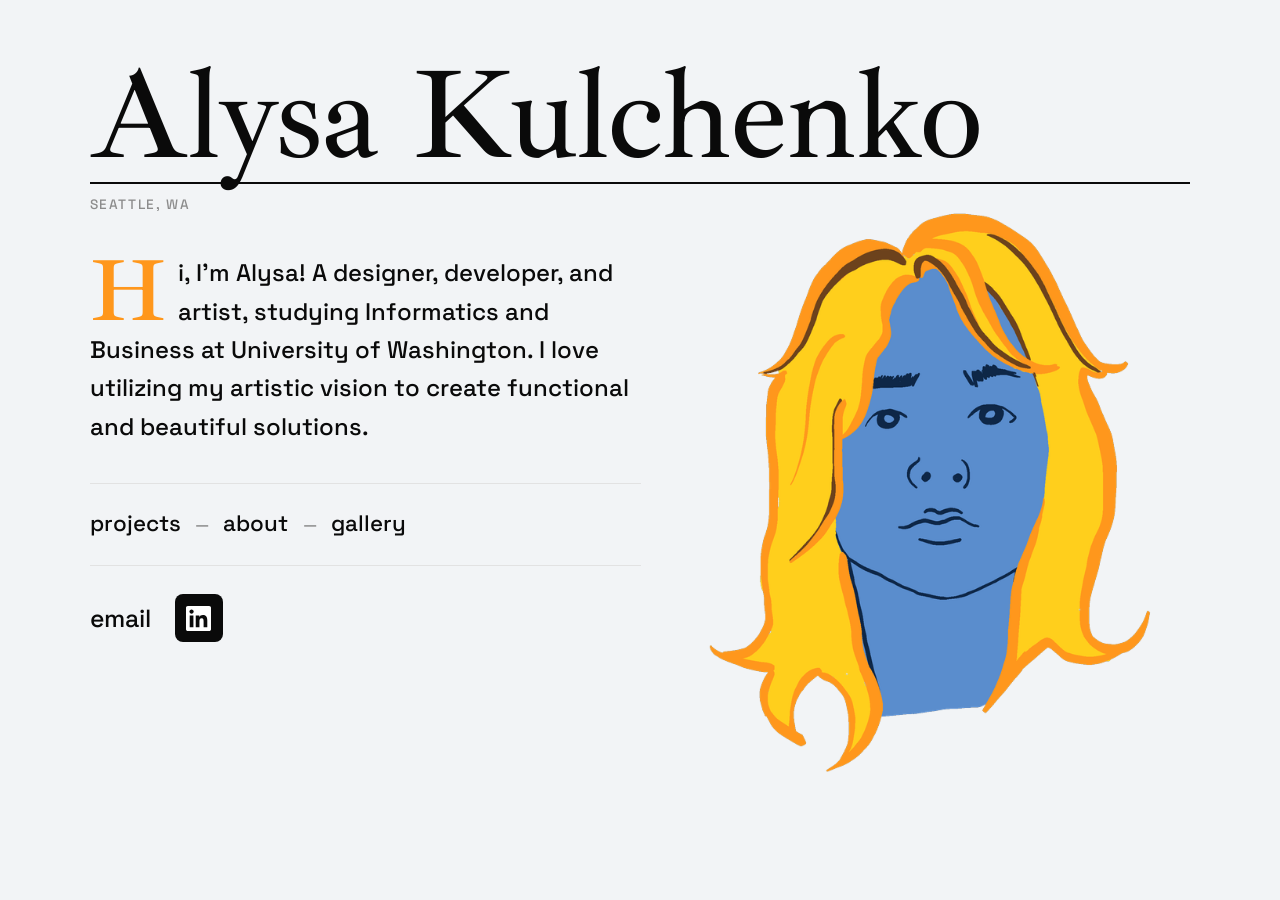
==== index.html @ bd9940e8 "about page fixes" ====
<!DOCTYPE html>
<html lang="en">
<head>
<meta charset="UTF-8">
<meta name="viewport" content="width=device-width, initial-scale=1.0">
<title>Alysa Kulchenko</title>
<link rel="preconnect" href="https://fonts.googleapis.com">
<link rel="preconnect" href="https://fonts.gstatic.com" crossorigin>
<link href="https://fonts.googleapis.com/css2?family=Ibarra+Real+Nova:wght@400;500;600&family=Space+Grotesk:wght@400;500;600&display=swap" rel="stylesheet">
<link rel="stylesheet" href="css/style.css?v=170">
<link rel="icon" type="image/png" href="assets/favicon/favicon-32.png">
<link rel="apple-touch-icon" href="assets/favicon/apple-touch-icon.png">
</head>
<body>

<main class="editorial">
  <h1 class="editorial__mast">Alysa Kulchenko</h1>
  <div class="editorial__rule">
    <span>seattle, wa</span>
  </div>

  <div class="editorial__body">
    <div>
      <p class="editorial__bio"><span class="drop">H</span>i, I&rsquo;m Alysa! A designer, developer, and artist, studying Informatics and Business at University of Washington. I love utilizing my artistic vision to create functional and beautiful solutions.</p>

      <nav class="editorial__nav page-nav" aria-label="Primary">
        <a href="projects.html">projects</a><span class="sep">&mdash;</span>
        <a href="about.html">about</a><span class="sep">&mdash;</span>
        <a href="gallery.html">gallery</a>
      </nav>

      <div class="contact contact--row editorial__contact">
        <a class="contact__email" href="mailto:alysa@kulchenko.com">email</a>
        <a class="contact__linkedin" href="https://www.linkedin.com/in/alysa-kulchenko/" target="_blank" rel="noopener noreferrer" aria-label="LinkedIn profile">
          <img src="assets/icons/linkedin.svg" alt="" width="22" height="22">
        </a>
      </div>
    </div>

    <div class="editorial__portrait-col">
      <div class="portrait-frame" id="portraitFrame" data-head role="img" aria-label="Hand-drawn self portrait of Alysa, rotating on hover"></div>
    </div>
  </div>
</main>

<script src="js/main.js?v=11"></script>
</body>
</html>
---- css/style.css ----
@font-face {
  font-family: 'Alysa Logo';
  src: url('../fonts/AlysaLogo.ttf') format('truetype');
  font-weight: normal;
  font-style: normal;
}

:root {
  --black: #0a0a0a;
  --white: #ffffff;
  --bg: #f2f4f6;
  --line: #e2e2e2;
  --gray: #8c8c8c;
  --orange: #ff971c;
  --navy: #0e2747;
  --blue: #3a6fb3;
  --kbyg-green: #c3dfbd;
  --musemap-green: #51582f;
  --musemap-brown: #744a32;
  --musemap-dark: #413d3e;
  --musemap-cream: #f9f7f3;
  --musemap-tan: #e5dfd6;
  --prime-factor-blue: #4678b2;
  --pf-site-blue: #347ab7;
  --pf-site-orange: #d78511;
  --pf-site-teal: #19b2b6;
  --cascade-navy: #112845;
  --cascade-orange: #ff9500;
  --cascade-lavender: #d9e3fa;
  --cascade-border: #e3e9f7;
  --pf-tint: #dde9f4;
  --font-serif: 'Ibarra Real Nova', Georgia, serif;
  --font-display: 'Barlow Condensed', 'Avenir Next Condensed', 'Arial Narrow', sans-serif;
  --font-round: 'Nunito Sans', 'Avenir Next', sans-serif;
  --font-sans: 'Avenir Next', Avenir, 'Space Grotesk', 'Helvetica Neue', Arial, sans-serif;
  --nav-font-size: 1.4rem;
}

* {
  box-sizing: border-box;
}

html, body {
  margin: 0;
  padding: 0;
  width: 100%;
  /* clip (not hidden) so body isn't a scroll container, which would break the sticky header */
  overflow-x: clip;
  background: var(--bg);
  color: var(--black);
  font-family: var(--font-sans);
  font-weight: 500;
}

body {
  display: flex;
  flex-direction: column;
  animation: page-fade-in 1.2s ease-out;
  transition: opacity 0.4s ease-in-out;
}

body.page-fade-out {
  animation: none;
  opacity: 0;
}

@keyframes page-fade-in {
  from {
    opacity: 0;
    transform: translateY(-14px);
  }
  to {
    opacity: 1;
    transform: translateY(0);
  }
}

button {
  font-family: inherit;
}

/* ---------- header ---------- */

.site-header {
  flex: 0 0 auto;
  display: flex;
  align-items: center;
  justify-content: space-between;
  padding: 0.5rem clamp(3rem, 7vw, 7rem);
  /* stays pinned to the top while the page scrolls */
  position: sticky;
  top: 0;
  z-index: 50;
  background: var(--bg);
  transition: background-color 0.3s ease;
}

.logo-head {
  display: block;
  line-height: 0;
}

.logo-head .portrait-frame--logo {
  display: block;
  width: 58px;
  max-width: none;
  background-image: url('../assets/anim/floating-head/sprite-small.png');
}

.site-nav {
  display: flex;
  align-items: center;
  gap: 2.25rem;
}

.site-nav:empty {
  display: none;
}

/* ---------- editorial home page ---------- */

.editorial {
  max-width: 76rem;
  margin: 0 auto;
  padding: 3.2rem clamp(3rem, 7vw, 7rem) 0;
}

.editorial__mast {
  font-family: var(--font-serif);
  font-weight: 500;
  font-size: clamp(3.2rem, 10vw, 7rem);
  line-height: 0.85;
  margin: 0;
  letter-spacing: -0.01em;
}

.editorial__rule {
  display: flex;
  justify-content: space-between;
  align-items: baseline;
  gap: 1rem;
  border-top: 2px solid var(--black);
  margin-top: 0.6rem;
  padding-top: 0.6rem;
  flex-wrap: wrap;
}

.editorial__rule span {
  font-size: 0.72rem;
  letter-spacing: 0.12em;
  text-transform: uppercase;
  color: var(--gray);
}

.editorial__body {
  display: grid;
  grid-template-columns: minmax(0, 1.1fr) minmax(0, 1fr);
  gap: 2.5rem;
  margin-top: 2.2rem;
  align-items: start;
}

.editorial__bio {
  font-family: var(--font-sans);
  font-size: 1.3rem;
  line-height: 1.6;
  max-width: 46ch;
  margin: 0;
}

.editorial__bio .drop {
  font-family: var(--font-serif);
  float: left;
  font-size: 4.83rem;
  line-height: 0.8;
  font-weight: 600;
  color: var(--orange);
  padding-right: 0.14em;
  margin-top: 0.026em;
}

.editorial__nav {
  margin-top: 2rem;
  padding: 1.1rem 0;
  border-top: 1px solid var(--line);
  border-bottom: 1px solid var(--line);
  display: flex;
  align-items: center;
  gap: 0.9rem;
}

.editorial__nav a {
  font-size: 1.05rem;
}

.editorial__nav .sep {
  color: var(--gray);
}

.editorial__contact {
  margin-top: 1.5rem;
}

.editorial__contact .contact__email {
  font-weight: 500;
}

.hover-hint {
  margin-left: auto;
  display: flex;
  align-items: center;
  gap: 0.5rem;
  white-space: nowrap;
  pointer-events: none;
  color: var(--gray);
}

.hover-hint span {
  font-family: var(--font-sans);
  font-style: italic;
  font-size: 1.05rem;
}

.hover-hint__arrow {
  flex: 0 0 auto;
  margin-top: -0.6rem;
}

@media (max-width: 1150px) {
  .hover-hint {
    display: none;
  }
}

.editorial__portrait-col {
  margin-top: -3.4rem;
}

.editorial__portrait-col .portrait-frame {
  max-width: 400px;
  margin: 0 auto;
}

.portrait-frame {
  width: 100%;
  max-width: 320px;
  aspect-ratio: 600 / 745;
  background-image: url('../assets/anim/floating-head/sprite.png');
  background-repeat: no-repeat;
  background-size: 600% 400%;
  background-position: 0% 0%;
}

.contact {
  display: flex;
  flex-direction: column;
  align-items: flex-start;
  gap: 0.85rem;
  font-size: 1.35rem;
}

.contact--row {
  flex-direction: row;
  align-items: center;
  gap: 1.5rem;
}

.contact__email {
  position: relative;
  color: var(--black);
  text-decoration: none;
  transition: color 0.2s ease;
}

.contact__email::after {
  content: '';
  position: absolute;
  left: 50%;
  bottom: -2px;
  width: 0;
  height: 2px;
  background: var(--orange);
  transform: translateX(-50%);
  transition: width 0.55s ease;
}

.contact__email:hover {
  color: var(--orange);
}

.contact__email:hover::after {
  width: 100%;
}

.contact__linkedin {
  display: inline-flex;
  align-items: center;
  justify-content: center;
  width: 42px;
  height: 42px;
  background: var(--black);
  border-radius: 8px;
}

.contact__linkedin img {
  width: 22px;
  height: 22px;
  filter: invert(1) brightness(2);
}

.contact__linkedin:hover {
  opacity: 0.75;
}

/* desktop: scale the home page up a little */
@media (min-width: 901px) {
  .editorial {
    max-width: 88rem;
    padding-top: 3.8rem;
  }
  .editorial__mast {
    font-size: clamp(3.2rem, 10vw, 8.25rem);
  }
  .editorial__rule {
    margin-top: 0.75rem;
    padding-top: 0.75rem;
  }
  .editorial__rule span {
    font-size: 0.85rem;
  }
  .editorial__body {
    gap: 3rem;
    margin-top: 2.6rem;
  }
  .editorial__bio {
    font-size: 1.5rem;
  }
  .editorial__bio .drop {
    font-size: 5.55rem;
  }
  .editorial__nav {
    margin-top: 2.3rem;
    padding: 1.3rem 0;
  }
  .editorial__nav a {
    font-size: 1.2rem;
  }
  .editorial__contact {
    margin-top: 1.75rem;
    font-size: 1.55rem;
  }
  .editorial__contact .contact__linkedin {
    width: 48px;
    height: 48px;
  }
  .editorial__contact .contact__linkedin img {
    width: 25px;
    height: 25px;
  }
  .editorial__portrait-col .portrait-frame {
    /* big, but short windows shrink it so the whole head stays on screen */
    max-width: min(470px, calc((100vh - 11rem) * 0.805));
  }
}

/* ---------- responsive ---------- */

@media (max-width: 900px) {
  .editorial {
    padding: 2rem 1.25rem 0;
  }
  /* bio, nav and contact join the grid directly so the head can sit on the contact row */
  .editorial__body {
    grid-template-columns: minmax(0, 1fr) auto;
    column-gap: 1rem;
    row-gap: 0;
    align-items: center;
  }
  .editorial__body > div:first-child {
    display: contents;
  }
  .editorial__bio,
  .editorial__nav {
    grid-column: 1 / -1;
  }
  .editorial__contact {
    align-self: start;
    margin-top: 1.5rem;
  }
  .editorial__portrait-col {
    margin-top: 1.5rem;
  }
  .editorial__portrait-col .portrait-frame {
    /* as big as fits beside the email / LinkedIn row (about 136px) */
    width: max(120px, min(52vw, calc(100vw - 176px), 300px));
    margin: 0;
  }
  .editorial__nav {
    justify-content: center;
  }
  .site-header {
    flex-wrap: wrap;
    row-gap: 0.75rem;
    padding: 1rem 1.25rem 0;
  }
  .site-nav {
    flex-wrap: wrap;
  }
}

/* ==================================================================
   Subpages (About / Projects / Gallery / project docs)
   ================================================================== */

.page-nav a {
  position: relative;
  appearance: none;
  cursor: pointer;
  text-decoration: none;
  border: none;
  background: none;
  color: var(--black);
  font-family: var(--font-sans);
  font-size: var(--nav-font-size);
  font-weight: 500;
  line-height: 1.2;
  padding: 0.4rem 0;
  transition: color 0.2s ease;
}

.page-nav a::after {
  content: '';
  position: absolute;
  left: 50%;
  bottom: -2px;
  width: 0;
  height: 2px;
  background: var(--orange);
  transform: translateX(-50%);
  transition: width 0.55s ease;
}

.page-nav a:hover {
  color: var(--orange);
}

.page-nav a:hover::after {
  width: 100%;
}

.page-nav a.is-current {
  color: var(--orange);
}

.site-header.is-on-dark .page-nav a:not(.is-current) {
  color: var(--white);
}

.site-header.is-on-dark .page-nav a:not(.is-current):hover {
  color: var(--orange);
}

.page-nav a.is-current::after {
  width: 100%;
}

/* ---------- mobile hamburger menu (button injected by js/main.js) ---------- */

.nav-toggle {
  display: none;
}

@media (max-width: 700px) {
  .site-header.has-menu {
    flex-wrap: nowrap;
    padding: 0.75rem 1.25rem 0.5rem;
  }

  .nav-toggle {
    display: flex;
    flex-direction: column;
    align-items: center;
    justify-content: center;
    gap: 6px;
    width: 44px;
    height: 44px;
    margin-right: -10px;
    padding: 0;
    border: none;
    background: none;
    color: var(--black);
    cursor: pointer;
    -webkit-tap-highlight-color: transparent;
  }

  .site-header.is-on-dark .nav-toggle {
    color: var(--white);
  }

  .nav-toggle__bar {
    display: block;
    width: 26px;
    height: 2px;
    border-radius: 2px;
    background: currentColor;
    transition: transform 0.3s ease, opacity 0.2s ease, background-color 0.2s ease;
  }

  .site-header.menu-open .nav-toggle {
    color: var(--orange);
  }

  .site-header.menu-open .nav-toggle__bar:nth-child(1) {
    transform: translateY(8px) rotate(45deg);
  }

  .site-header.menu-open .nav-toggle__bar:nth-child(2) {
    opacity: 0;
  }

  .site-header.menu-open .nav-toggle__bar:nth-child(3) {
    transform: translateY(-8px) rotate(-45deg);
  }

  /* the links open in a row on the header itself, to the right of the head and left of the button */
  .site-header.has-menu .site-nav {
    position: absolute;
    top: 0;
    bottom: 0;
    right: 3.9rem;
    flex-wrap: nowrap;
    justify-content: flex-end;
    gap: clamp(0.6rem, 3.5vw, 1.1rem);
    opacity: 0;
    visibility: hidden;
    transform: translateX(12px);
    transition: opacity 0.25s ease, transform 0.25s ease, visibility 0s linear 0.25s;
  }

  .site-header.has-menu.menu-open .site-nav {
    opacity: 1;
    visibility: visible;
    transform: translateX(0);
    transition: opacity 0.25s ease, transform 0.25s ease, visibility 0s;
  }

  .site-header.has-menu .site-nav a {
    font-size: clamp(0.85rem, 4.6vw, 1.2rem);
  }
}

.page-main {
  flex: 1 0 auto;
  padding: 1.75rem clamp(3rem, 7vw, 7rem) 5rem;
}

.page-main--narrow {
  max-width: 62rem;
  margin: 0 auto;
}

.page-eyebrow {
  font-family: var(--font-sans);
  font-size: 0.8rem;
  letter-spacing: 0.08em;
  text-transform: uppercase;
  color: var(--gray);
  margin: 0 0 0.6rem;
}

.page-title {
  font-family: var(--font-serif);
  font-weight: 500;
  font-size: 3rem;
  line-height: 1.1;
  margin: 0 0 3.5rem;
  padding-left: 1rem;
  border-left: 3px solid var(--black);
}

.doc-header__main .page-title {
  font-size: 2.25rem;
  line-height: 1.2;
  margin: 0 0 1.25rem;
  padding-left: 0;
  border-left: none;
}

.prose {
  font-family: var(--font-sans);
  font-size: 1.2rem;
  line-height: 1.7;
}

.project-page .prose {
  font-size: 1.05rem;
  font-weight: 400;
}

.project-page .prose h2 {
  font-family: var(--font-round);
  font-size: 2.2rem;
  font-weight: 400;
  line-height: 1.15;
}

.project-page .prose h3 {
  font-family: var(--font-round);
  font-size: 1.55rem;
  font-weight: 500;
  line-height: 1.25;
}

.prose p {
  margin: 0 0 1.4rem;
}

.prose h2 {
  font-family: var(--font-sans);
  font-size: 1.75rem;
  font-weight: 600;
  line-height: 1.3;
  margin: 2.6rem 0 1rem;
}

.prose .page-eyebrow {
  margin: 6.5rem 0 0.5rem;
}

.prose .page-eyebrow:first-child {
  margin-top: 0;
}

.prose .page-eyebrow--lead:first-child {
  margin-top: 6.5rem;
}

.prose .page-eyebrow + h2 {
  margin-top: 0;
}

.split-section {
  display: grid;
  grid-template-columns: 1fr 1fr;
  gap: 2.5rem;
  align-items: start;
  margin: 6.5rem 0 1.5rem;
}

.split-section--continued {
  margin-top: 0.5rem;
}

.split-section--balanced {
  grid-template-columns: 1fr 1.15fr;
}

.split-section--media-wide {
  grid-template-columns: 0.8fr 1.3fr;
}

/* same proportions as --media-wide, with the media on the left */
.split-section--media-wide-left {
  grid-template-columns: 1.3fr 0.8fr;
}

.split-section--phone {
  grid-template-columns: minmax(0, 25rem) auto;
  justify-content: center;
  gap: 3rem;
}

.split-section--phone .split-section__media img {
  width: auto;
  max-width: 100%;
  max-height: min(34rem, calc(100vh - 11rem));
}

.split-section--center {
  align-items: center;
}

.split-section--even-lines h2,
.split-section--even-lines p {
  text-wrap: balance;
}

.split-section .page-eyebrow,
.split-section h2,
.split-section h3 {
  margin-top: 0;
}

.split-section__media img {
  width: 100%;
  border-radius: 14px;
  display: block;
  border: 1px solid var(--line);
}

.split-section__media img.img-borderless {
  border: none;
}

.flow-legend {
  display: flex;
  flex-wrap: wrap;
  align-items: center;
  gap: 1.25rem;
  margin: 1.5rem 0;
}

.flow-legend img {
  height: 5rem;
  width: auto;
  display: block;
}

@media (max-width: 700px) {
  .flow-legend img {
    height: 3.5rem;
  }
}

.flow-grid {
  display: grid;
  grid-template-columns: 1fr 1fr;
  gap: 1.5rem;
  margin: 0 0 2.5rem;
}

.flow-grid img {
  width: 100%;
  border-radius: 14px;
  border: 1px solid var(--line);
  display: block;
}

@media (max-width: 700px) {
  .flow-grid {
    grid-template-columns: 1fr;
  }
}

.prose .split-section__media figure {
  margin: 0;
}

.split-section__media > * + * {
  margin-top: 1rem;
}

.split-section__media-pair {
  display: grid;
  grid-template-columns: 1fr 1fr;
  gap: 0.75rem;
  align-items: start;
}

@media (max-width: 900px) {
  .split-section {
    grid-template-columns: 1fr;
  }
}

.prose a {
  color: var(--blue);
  text-decoration: none;
  transition: opacity 0.2s ease;
}

.prose a:hover {
  opacity: 0.7;
}

.prose strong {
  font-weight: 600;
}

.prose figure {
  margin: 2rem 0;
}

.prose figure img {
  width: 100%;
  border-radius: 14px;
  display: block;
}

.prose figcaption {
  font-family: var(--font-sans);
  font-size: 0.85rem;
  color: var(--gray);
  margin-top: 0.6rem;
  line-height: 1.4;
}

.prose h3 {
  font-family: var(--font-sans);
  font-size: 1.35rem;
  font-weight: 500;
  margin: 3rem 0 1rem;
}

.prose .takeaway-list {
  margin: 1.5rem 0;
}

.prose .takeaway-list h3 {
  margin: 0.9rem 0 0.3rem;
}

.prose .takeaway-list h3:first-child {
  margin-top: 0;
}

.prose .takeaway-list p {
  margin: 0 0 0.3rem;
}

.prose .takeaway-list p:last-child {
  margin-bottom: 0;
}

.prose ul {
  margin: 0 0 1.4rem;
  padding-left: 1.25rem;
}

.prose li {
  margin-bottom: 0.4rem;
}

.stat-row {
  display: flex;
  flex-wrap: wrap;
  gap: 1.25rem;
  margin: 1.5rem 0 2.5rem;
}

.stat-bubble {
  display: flex;
  flex-direction: column;
  justify-content: center;
  flex: 1 1 12rem;
  background: var(--musemap-tan);
  border-radius: 1.5rem;
  padding: 1.5rem;
  text-align: center;
}

.stat-bubble__number {
  display: block;
  font-family: var(--font-serif);
  font-size: 2.5rem;
  font-weight: 600;
  color: var(--musemap-green);
  line-height: 1;
  margin-bottom: 0.5rem;
}

.stat-bubble p.stat-bubble__label {
  font-family: var(--font-sans);
  font-size: 0.9rem;
  color: var(--musemap-dark);
  margin: 0;
  line-height: 1.4;
}

.device-trio {
  display: grid;
  grid-template-columns: 1.35fr 0.6fr 1fr;
  gap: 1.5rem;
  align-items: start;
  margin: 2rem 0 1rem;
}

.prose .device-trio figure {
  margin: 0;
}

.device-trio img {
  width: 100%;
  display: block;
  border-radius: 14px;
  border: 1px solid var(--line);
}

.device-trio .device-trio__mobile img {
  border: none;
  border-radius: 0;
}

@media (max-width: 700px) {
  .device-trio {
    grid-template-columns: 1fr 0.5fr 1fr;
    gap: 0.75rem;
  }
}

/* full-bleed tinted band: the shadow extends sideways to the viewport edges, clip-path trims it vertically */
.tinted-section {
  position: relative;
  margin: 6.5rem 0 0;
  padding: 3.5rem 0 3rem;
  background: var(--pf-tint);
  box-shadow: 0 0 0 100vmax var(--pf-tint);
  clip-path: inset(0 -100vmax);
}

.prose .tinted-section > .page-eyebrow:first-child {
  margin-top: 0;
}

.prose .tinted-section .compare-label,
.prose .tinted-section figcaption {
  color: #1f2d3d;
}

.compare-block {
  margin: 2.5rem 0 0;
}

.prose .tinted-section .compare-block + p {
  margin-top: 2.5rem;
  text-align: center;
}

.prose .compare-block__header {
  font-family: var(--font-sans);
  font-size: 1.15rem;
  font-weight: 700;
  color: var(--black);
  line-height: 1.2;
  text-align: center;
  margin: 0 0 1.5rem;
}

.button-compare {
  display: grid;
  grid-template-columns: repeat(2, minmax(0, 1fr));
  gap: 1.5rem;
  align-items: start;
}

.button-compare__page {
  display: grid;
  gap: 0.75rem;
}

.prose .compare-label {
  font-family: var(--font-sans);
  font-size: 0.8rem;
  letter-spacing: 0.08em;
  text-transform: uppercase;
  color: var(--gray);
  margin: 0;
}

.spacing-stack {
  display: grid;
  gap: 0.75rem;
  width: 66.667%;
  margin: 0 auto;
}

.prose .button-compare figure,
.prose .spacing-stack figure {
  margin: 0;
}


.button-compare img,
.spacing-stack img {
  width: 100%;
  display: block;
  border-radius: 14px;
  border: 1px solid var(--line);
}

@media (max-width: 700px) {
  .button-compare {
    grid-template-columns: 1fr;
  }

  .spacing-stack {
    width: 100%;
  }
}

.stat-bubble__note {
  display: block;
}

.stat-bubble--pf-blue {
  background: #d3f1ef;
}

.stat-bubble--pf-blue .stat-bubble__number {
  color: var(--pf-site-teal);
}

.stat-bubble--pf-orange {
  background: #fbefdc;
}

.stat-bubble--pf-orange .stat-bubble__number {
  color: var(--pf-site-orange);
}

.stat-bubble--pf-blue p.stat-bubble__label,
.stat-bubble--pf-orange p.stat-bubble__label {
  color: #1f3a5f;
}

.pain-point-grid {
  display: grid;
  grid-template-columns: repeat(3, 1fr);
  gap: 1.25rem;
  margin: 1.5rem 0 2.5rem;
}

.pain-point-card {
  background: var(--musemap-cream);
  border: 1px solid var(--line);
  border-radius: 0.75rem;
  padding: 1.25rem;
}

.pain-point-card .pain-point-card__title {
  font-family: var(--font-sans);
  font-weight: 700;
  font-size: 1.3rem;
  text-transform: uppercase;
  letter-spacing: 0.01em;
  color: var(--musemap-brown);
  margin: 0 0 0.6rem;
  white-space: nowrap;
}

.pain-point-card ul {
  margin: 0;
  padding-left: 1.1rem;
}

.pain-point-card li {
  font-size: 0.88rem;
  margin-bottom: 0.3rem;
  color: var(--musemap-dark);
}

.pain-point-card p {
  font-size: 0.88rem;
  line-height: 1.5;
  margin: 0;
  color: var(--musemap-dark);
}

@media (max-width: 700px) {
  .pain-point-grid {
    grid-template-columns: 1fr;
  }
}

.persona-grid {
  display: grid;
  grid-template-columns: 1fr 1fr;
  gap: 1.5rem;
  margin: 1.5rem 0 2.5rem;
}

.persona-card {
  background: var(--musemap-cream);
  border: 1px solid var(--line);
  border-radius: 14px;
  padding: 1.5rem;
}

.persona-card__id {
  display: flex;
  justify-content: space-between;
  align-items: baseline;
  gap: 1rem;
  margin-bottom: 1.25rem;
}

.persona-card__name {
  font-family: var(--font-serif);
  font-weight: 600;
  font-size: 1.1rem;
  margin: 0;
  color: var(--musemap-dark);
}

.persona-card__meta {
  font-family: var(--font-sans);
  font-size: 0.8rem;
  line-height: 1.45;
  margin: 0;
  color: var(--gray);
  text-align: right;
}

.persona-card__label {
  font-family: var(--font-sans);
  font-size: 0.85rem;
  font-weight: 700;
  text-transform: uppercase;
  letter-spacing: 0.06em;
  color: var(--musemap-brown);
  margin: 1rem 0 0.4rem;
}

.persona-card__label:first-of-type {
  margin-top: 0;
}

.persona-card ul {
  margin: 0 0 0.5rem;
  padding-left: 1.1rem;
}

.persona-card li {
  font-size: 0.88rem;
  line-height: 1.5;
  color: var(--musemap-dark);
  margin-bottom: 0.3rem;
}

.persona-card li:last-child {
  margin-bottom: 0;
}

@media (max-width: 700px) {
  .persona-grid {
    grid-template-columns: 1fr;
  }
}

.interview-block {
  display: grid;
  grid-template-columns: 1fr 2.2fr;
  gap: 2rem;
  align-items: start;
  margin: 1.5rem 0 2.5rem;
}

.interview-block__label {
  font-family: var(--font-sans);
  font-size: 0.85rem;
  font-weight: 600;
  letter-spacing: 0.08em;
  text-transform: uppercase;
  color: var(--gray);
  margin: 0 0 0.35rem;
}

.interview-block__name {
  font-family: var(--font-sans);
  font-weight: 700;
  font-size: 1.3rem;
  color: var(--musemap-dark);
  margin: 0;
}

.interview-block__quotes {
  display: flex;
  flex-direction: column;
  gap: 1.25rem;
}

@media (max-width: 700px) {
  .interview-block {
    grid-template-columns: 1fr;
  }
}

.interview-quote {
  margin: 0;
  padding-left: 1.25rem;
  border-left: 3px solid var(--musemap-green);
}

.interview-quote p {
  font-family: var(--font-serif);
  font-style: italic;
  font-size: 1.15rem;
  line-height: 1.5;
  margin: 0;
  color: var(--musemap-dark);
}

.hmw-banner {
  background: var(--musemap-green);
  color: var(--musemap-cream);
  width: 100vw;
  margin-top: 6.5rem;
  margin-bottom: 6.5rem;
  margin-left: calc(50% - 50vw);
  margin-right: calc(50% - 50vw);
  padding: 5.5rem clamp(1.5rem, 6vw, 4.5rem);
  text-align: center;
}

.hmw-banner__inner {
  max-width: 50rem;
  margin: 0 auto;
  text-align: center;
}

.hmw-banner__label {
  font-family: var(--font-sans);
  font-size: 0.8rem;
  font-weight: 600;
  letter-spacing: 0.12em;
  text-transform: uppercase;
  color: var(--musemap-tan);
  margin: 0 0 1.25rem;
  text-align: center;
}

.hmw-banner__statement {
  font-family: var(--font-serif);
  font-weight: 500;
  font-size: 2.75rem;
  line-height: 1.3;
  margin: 0;
  text-align: center;
}

@media (max-width: 700px) {
  .hmw-banner {
    padding: 3.5rem 1.5rem;
  }
  .hmw-banner__statement {
    font-size: 1.9rem;
  }
}

.prose figure.figure--pair {
  display: grid;
  grid-template-columns: 1fr 1fr;
  gap: 1.2rem;
}

.prose figure.figure--pair figcaption {
  grid-column: 1 / -1;
}

.compare-pair {
  display: grid;
  grid-template-columns: 1fr 1fr;
  gap: 1.2rem;
  margin: 2rem 0;
}

.prose .compare-pair figure {
  margin: 0;
}

.prose .compare-pair figcaption {
  text-align: center;
  font-size: 0.95rem;
  margin: 0 0 0.7rem;
}

/* tall screenshots: scale the pair down so both, with captions, fit in one screen */
/* extra room above so the captions don't sit right under the previous text, and below before the next block */
.prose .compare-pair--text {
  margin-top: 4.5rem;
  margin-bottom: 4.5rem;
}

.prose .compare-pair--fit img {
  width: auto;
  max-width: 100%;
  max-height: min(calc(100vh - 12rem), 32rem);
  max-height: min(calc(100dvh - 12rem), 32rem);
  margin: 0 auto;
  border: 1px solid var(--line);
}

@media (min-width: 561px) {
  .compare-pair--fit {
    grid-template-columns: repeat(2, auto);
    justify-content: center;
    gap: 2rem;
  }

  /* paragraph sits between the two screenshots, centred vertically */
  .compare-pair--fit.compare-pair--text {
    grid-template-columns: minmax(0, 1fr) minmax(10rem, 15rem) minmax(0, 1fr);
    align-items: start;
  }
  .compare-pair--text > p {
    align-self: center;
    margin: 0;
  }
}

/* ---------- about page ---------- */

.about-body {
  display: grid;
  grid-template-columns: 1fr;
  row-gap: 2.5rem;
  align-items: start;
}

/* desktop: text and photo side by side under the page title */
@media (min-width: 901px) {
  .about-body {
    grid-template-columns: minmax(0, 1.4fr) minmax(0, 1fr);
    column-gap: 0;
  }
  .about-body .prose {
    font-size: 1.55rem;
  }
  .about-body .about-photos {
    flex-direction: column;
    flex-wrap: nowrap;
    align-items: flex-end;
  }
  .about-body .about-photo {
    flex: none;
    width: min(85%, 60vh);
    max-width: none;
  }
}

/* equal space above and below the section headings */
.about-body .prose h2 {
  margin-top: 0;
}

.about-body .prose p:has(+ h2) {
  margin-bottom: 1rem;
}

.about-photos {
  display: flex;
  flex-wrap: wrap;
  gap: 1.5rem;
}

.about-photo {
  flex: 1 1 200px;
  max-width: 30rem;
  margin: 0;
  border: 1px solid var(--line);
  border-radius: 20px;
  overflow: hidden;
}

.about-photo img {
  width: 100%;
  aspect-ratio: 1 / 1;
  object-fit: cover;
  /* keep her face and the pumpkin in the square crop */
  object-position: 50% 100%;
  display: block;
}

.about-photo figcaption {
  font-family: var(--font-sans);
  font-size: 0.8rem;
  line-height: 1.4;
  color: var(--gray);
  padding: 0.75rem 0.9rem;
}

/* ---------- projects listing page ---------- */

.project-archive-title {
  font-family: var(--font-serif);
  font-weight: 500;
  font-size: 1.8rem;
  color: var(--gray);
  margin: 4rem 0 1.75rem;
  padding-left: 1rem;
  border-left: 3px solid var(--line);
}

.project-grid {
  display: grid;
  grid-template-columns: repeat(2, 1fr);
  gap: 2.5rem 1.75rem;
}

.project-card {
  display: flex;
  flex-direction: column;
  gap: 0.5rem;
  text-decoration: none;
  color: inherit;
}

.project-card:not(:has(.project-card__thumb)) {
  border: 1px solid var(--line);
  padding: 1.25rem;
}

.project-card__thumb {
  aspect-ratio: 16 / 10;
  overflow: hidden;
  margin-bottom: 0.7rem;
  display: block;
  transition: transform 0.35s ease;
}

.project-card:hover .project-card__thumb {
  transform: perspective(1200px) rotate3d(1, -1, 0, 7deg);
}

/* left-column cards tilt the opposite way */
.project-card:nth-child(odd):hover .project-card__thumb {
  transform: perspective(1200px) rotate3d(1, 1, 0, 7deg);
}

.project-card__thumb img {
  width: 100%;
  height: 100%;
  object-fit: cover;
  object-position: top;
  display: block;
  transition: opacity 0.2s ease;
}

.project-card:hover .project-card__thumb img {
  opacity: 0.9;
}

.project-card__thumb--tinted img {
  opacity: 0.9;
}

.project-card__thumb--framed {
  background: var(--musemap-green);
  display: flex;
  align-items: center;
  justify-content: center;
}

.project-card__thumb--placeholder {
  background: var(--line);
}

.project-card__thumb--pf {
  background: var(--prime-factor-blue);
}

.project-card__thumb--cascade {
  background: var(--cascade-navy);
}

.project-card__thumb--framed img {
  width: 50%;
  height: auto;
  aspect-ratio: 1 / 1;
  border-radius: 14px;
  object-fit: cover;
}

.project-card__title {
  font-family: var(--font-serif);
  font-size: 1.3rem;
  font-weight: 500;
  margin: 0;
  transition: color 0.2s ease;
}

.project-card:hover .project-card__title {
  color: var(--orange);
}

.project-card__tags {
  font-family: var(--font-sans);
  font-size: 0.82rem;
  color: var(--gray);
  margin: 0;
}

.project-card__blurb {
  font-family: var(--font-sans);
  font-size: 0.92rem;
  line-height: 1.5;
  margin: 0.2rem 0 0.3rem;
  flex: 1 0 auto;
  transition: color 0.2s ease;
}

.project-card:hover .project-card__blurb {
  color: var(--gray);
}

/* ---------- project docs page ---------- */

.doc-header {
  display: flex;
  flex-wrap: wrap;
  justify-content: space-between;
  align-items: flex-start;
  gap: 1.75rem 3rem;
  margin-top: 2rem;
  margin-bottom: 2.5rem;
}

.doc-header__main {
  max-width: 30rem;
}

.doc-subtitle {
  font-family: var(--font-sans);
  font-size: 1.05rem;
  line-height: 1.5;
  color: var(--gray);
  margin: 0;
}

.doc-header__meta {
  display: flex;
  flex-wrap: wrap;
  gap: 1.5rem clamp(1.75rem, 3.5vw, 3rem);
  flex-shrink: 0;
  padding-top: 0.35rem;
}

.doc-meta-col {
  display: flex;
  flex-direction: column;
  gap: clamp(1.75rem, 3.5vw, 3rem);
  width: 11rem;
}

.doc-meta-block {
  display: flex;
  flex-direction: column;
  gap: 0.45rem;
}

.doc-meta-label {
  font-family: var(--font-sans);
  font-size: 0.72rem;
  font-weight: 600;
  letter-spacing: 0.08em;
  text-transform: uppercase;
  color: var(--gray);
}

.doc-meta-value {
  font-family: var(--font-sans);
  font-size: 0.9rem;
  line-height: 1.4;
  color: var(--black);
}

.doc-meta-list {
  display: flex;
  flex-direction: column;
  gap: 0.2rem;
}

.doc-hero {
  --header-tint: var(--kbyg-green);
  display: flex;
  justify-content: center;
  margin: 0.5rem 0 3rem;
  padding: clamp(1.5rem, 4vw, 3rem) 0;
  /* full-bleed band without causing horizontal scroll */
  border-image: linear-gradient(var(--kbyg-green), var(--kbyg-green)) fill 0 / / 0 100vmax;
}

.hero-video {
  position: relative;
  cursor: pointer;
  width: 100%;
  aspect-ratio: 16 / 10;
  border-radius: 6px;
  overflow: hidden;
  background: var(--white);
  box-shadow: 0 10px 30px rgba(0, 0, 0, 0.25);
}

.hero-video video {
  width: 100%;
  height: 100%;
  object-fit: cover;
  display: block;
}

.hero-video__play {
  position: absolute;
  left: 50%;
  top: 50%;
  translate: -50% -50%;
  width: clamp(2.75rem, 8%, 4.5rem);
  aspect-ratio: 1;
  border: none;
  border-radius: 50%;
  background: var(--black);
  color: var(--white);
  cursor: pointer;
  display: flex;
  align-items: center;
  justify-content: center;
  box-shadow: 0 6px 20px rgba(0, 0, 0, 0.18);
  transition: transform 0.2s ease, background 0.2s ease;
}

.hero-video__play svg {
  width: 45%;
  height: 45%;
  fill: currentColor;
  margin-left: 6%;
}

.hero-video__play:hover,
.hero-video__play:focus-visible {
  transform: scale(1.08);
  background: var(--orange);
}

.hero-video.is-playing {
  cursor: auto;
}

.hero-video.is-playing .hero-video__play {
  opacity: 0;
  pointer-events: none;
}

/* ---------- gallery page ---------- */

.gallery-intro {
  max-width: none;
  margin-bottom: 3rem;
}

.gallery-grid {
  display: grid;
  grid-template-columns: repeat(2, 1fr);
  gap: 0.85rem;
}

.art-piece--wide {
  grid-column: 1 / -1;
}

.art-piece img {
  width: 100%;
  border-radius: 4px;
  display: block;
  border: 1px solid var(--line);
}

.art-piece__title {
  font-family: var(--font-serif);
  font-size: 1.15rem;
  font-weight: 500;
  margin: 0.9rem 0 0.15rem;
}

.art-piece__meta {
  font-family: var(--font-sans);
  font-size: 0.78rem;
  color: var(--gray);
  margin: 0 0 0.5rem;
}

.art-piece__desc {
  font-family: var(--font-sans);
  font-size: 0.95rem;
  line-height: 1.5;
  color: #333;
  margin: 0;
}

@media (max-width: 900px) {
  .prose figure.figure--pair {
    grid-template-columns: 1fr;
  }
}

@media (max-width: 560px) {
  .compare-pair {
    grid-template-columns: 1fr;
  }
}

@media (max-width: 560px) {
  .page-main {
    padding: 2rem 1.25rem 3.5rem;
  }
  .page-title {
    font-size: 2.1rem;
  }
  .gallery-grid {
    grid-template-columns: 1fr;
  }
  .art-piece--wide {
    grid-column: auto;
  }
  .project-grid {
    grid-template-columns: 1fr;
  }
  .project-card:nth-child(odd):hover .project-card__thumb {
    transform: perspective(1200px) rotate3d(1, -1, 0, 7deg);
  }
  .doc-header {
    flex-direction: column;
  }
  /* role/timeline and tools stay side by side, as on desktop; the columns shrink to fit */
  .doc-header__meta {
    display: grid;
    grid-template-columns: repeat(2, minmax(0, 11rem));
    padding-top: 0;
    gap: 1.5rem 1.5rem;
  }
  .doc-meta-col {
    width: auto;
  }
}

/* ---------- cascade: competitive analysis ---------- */

/* how-might-we banner, in Cascade's navy and orange */
.hmw-banner--cascade {
  background: var(--cascade-navy);
  color: var(--white);
}

.competitor-grid {
  display: grid;
  grid-template-columns: repeat(3, minmax(0, 1fr));
  column-gap: 1.25rem;
  row-gap: 1.25rem;
  margin: 2.5rem 0 2.5rem;
}

/* title and body share rows across cards so the body text lines up */
.prose .competitor-card {
  display: grid;
  grid-template-rows: subgrid;
  grid-row: span 2;
  row-gap: 0;
  background: #fafbff;
  border: 2px solid var(--cascade-orange);
  border-radius: 0;
  padding: 1.6rem 1.5rem 1.75rem;
  box-shadow: 5px 5px 0 var(--cascade-orange);
  transition: transform 0.2s ease, box-shadow 0.2s ease;
}

.prose .competitor-card:hover {
  transform: translate(-2px, -2px);
  box-shadow: 7px 7px 0 var(--cascade-orange);
}

.prose .competitor-card__tag {
  margin: 0 0 0.6rem;
  font-family: var(--font-display);
  font-size: 0.95rem;
  font-weight: 600;
  letter-spacing: 0.14em;
  text-transform: uppercase;
  color: var(--cascade-orange);
}

.prose .competitor-card h3 {
  margin: 0 0 0.85rem;
  font-family: var(--font-serif);
  font-size: 1.55rem;
  font-weight: 500;
  line-height: 1.15;
  color: var(--cascade-navy);
}

.prose .competitor-card p:not(.competitor-card__tag) {
  margin: 0;
  font-family: var(--font-round);
  font-size: 0.95rem;
  line-height: 1.6;
  color: var(--cascade-navy);
}

@media (max-width: 900px) {
  .competitor-grid {
    grid-template-columns: 1fr;
  }
  .prose .competitor-card {
    grid-row: auto;
    grid-template-rows: none;
  }
}
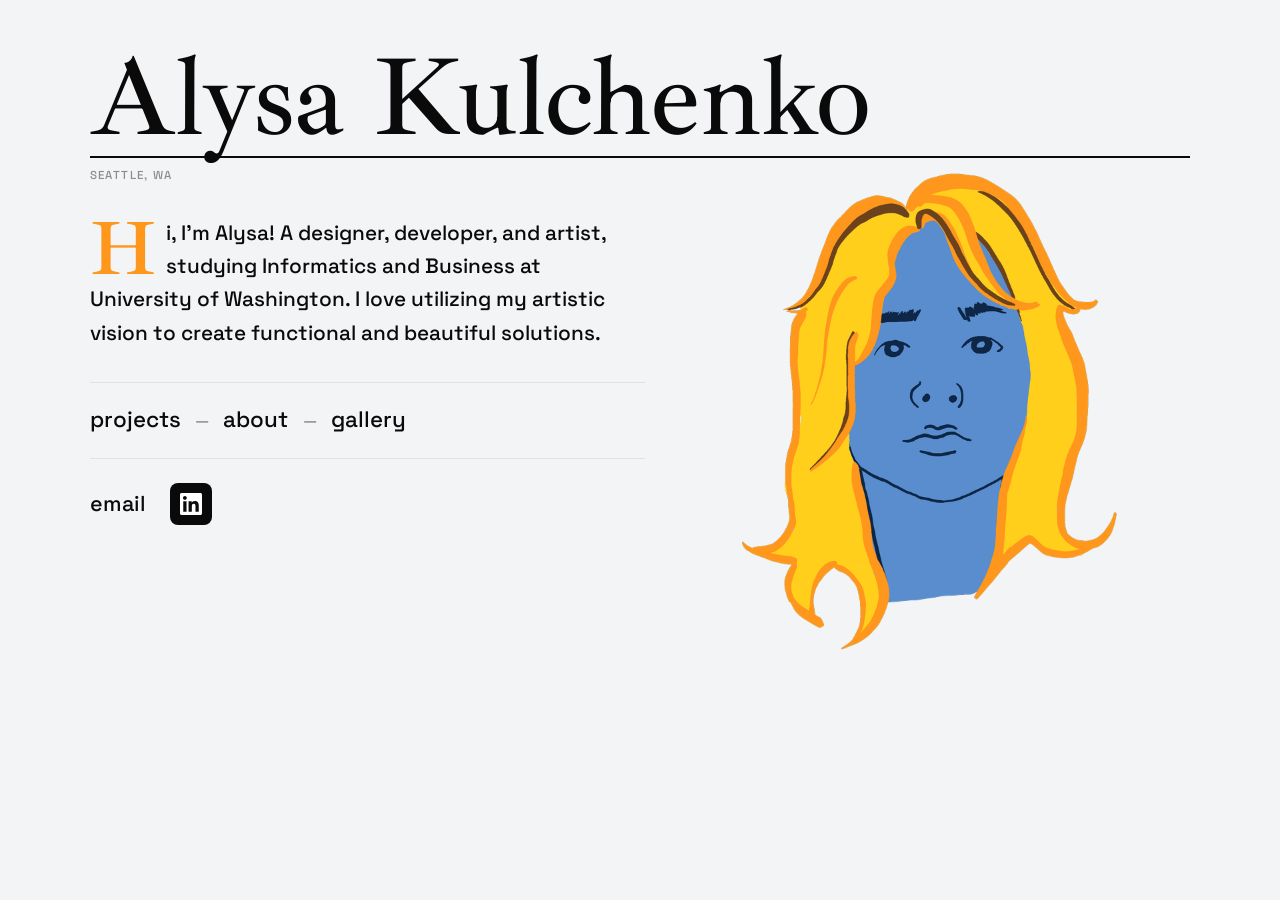
==== commit 7782d9db: "fixing computer sizes and editing monitor sizes" ====
--- a/index.html
+++ b/index.html
@@ -7,7 +7,7 @@
 <link rel="preconnect" href="https://fonts.googleapis.com">
 <link rel="preconnect" href="https://fonts.gstatic.com" crossorigin>
 <link href="https://fonts.googleapis.com/css2?family=Ibarra+Real+Nova:wght@400;500;600&family=Space+Grotesk:wght@400;500;600&display=swap" rel="stylesheet">
-<link rel="stylesheet" href="css/style.css?v=170">
+<link rel="stylesheet" href="css/style.css?v=184">
 <link rel="icon" type="image/png" href="assets/favicon/favicon-32.png">
 <link rel="apple-touch-icon" href="assets/favicon/apple-touch-icon.png">
 </head>
--- a/css/style.css
+++ b/css/style.css
@@ -120,8 +120,6 @@
 /* ---------- editorial home page ---------- */
 
 .editorial {
-  max-width: 76rem;
-  margin: 0 auto;
   padding: 3.2rem clamp(3rem, 7vw, 7rem) 0;
 }
 
@@ -310,57 +308,6 @@
 
 .contact__linkedin:hover {
   opacity: 0.75;
-}
-
-/* desktop: scale the home page up a little */
-@media (min-width: 901px) {
-  .editorial {
-    max-width: 88rem;
-    padding-top: 3.8rem;
-  }
-  .editorial__mast {
-    font-size: clamp(3.2rem, 10vw, 8.25rem);
-  }
-  .editorial__rule {
-    margin-top: 0.75rem;
-    padding-top: 0.75rem;
-  }
-  .editorial__rule span {
-    font-size: 0.85rem;
-  }
-  .editorial__body {
-    gap: 3rem;
-    margin-top: 2.6rem;
-  }
-  .editorial__bio {
-    font-size: 1.5rem;
-  }
-  .editorial__bio .drop {
-    font-size: 5.55rem;
-  }
-  .editorial__nav {
-    margin-top: 2.3rem;
-    padding: 1.3rem 0;
-  }
-  .editorial__nav a {
-    font-size: 1.2rem;
-  }
-  .editorial__contact {
-    margin-top: 1.75rem;
-    font-size: 1.55rem;
-  }
-  .editorial__contact .contact__linkedin {
-    width: 48px;
-    height: 48px;
-  }
-  .editorial__contact .contact__linkedin img {
-    width: 25px;
-    height: 25px;
-  }
-  .editorial__portrait-col .portrait-frame {
-    /* big, but short windows shrink it so the whole head stays on screen */
-    max-width: min(470px, calc((100vh - 11rem) * 0.805));
-  }
 }
 
 /* ---------- responsive ---------- */
@@ -673,7 +620,7 @@
 .split-section--phone .split-section__media img {
   width: auto;
   max-width: 100%;
-  max-height: min(34rem, calc(100vh - 11rem));
+  max-height: calc(100vh - 11rem);
 }
 
 .split-section--center {
@@ -1300,32 +1247,46 @@
 
 /* ---------- about page ---------- */
 
+/* about page is exactly one screen tall on desktop and laptop, with the type scaling down to fit short windows */
+@media (min-width: 901px) and (min-height: 480px) {
+  body.page--fit {
+    height: 100vh;
+    height: 100dvh;
+    overflow: hidden;
+  }
+  body.page--fit .page-main {
+    min-height: 0;
+    padding-bottom: 4rem;
+  }
+
+  /* 1.2rem is the normal size; it only shrinks when the window is short or narrow */
+  body.page--fit .about-body {
+    font-size: max(12px, min(1.2rem, 2.7vh, 1.6vw));
+  }
+  body.page--fit .about-body .page-title {
+    font-size: 2.5em;
+    margin-bottom: 1.17em;
+  }
+  body.page--fit .about-body .prose {
+    font-size: 1em;
+  }
+  body.page--fit .about-body .prose p {
+    margin-bottom: 1.17em;
+  }
+  body.page--fit .about-body .prose p:has(+ h2) {
+    margin-bottom: 0.83em;
+  }
+  body.page--fit .about-body .prose h2 {
+    font-size: 1.46em;
+  }
+}
+
 .about-body {
   display: grid;
-  grid-template-columns: 1fr;
+  grid-template-columns: minmax(0, 1.4fr) minmax(0, 1fr);
+  column-gap: 0;
   row-gap: 2.5rem;
   align-items: start;
-}
-
-/* desktop: text and photo side by side under the page title */
-@media (min-width: 901px) {
-  .about-body {
-    grid-template-columns: minmax(0, 1.4fr) minmax(0, 1fr);
-    column-gap: 0;
-  }
-  .about-body .prose {
-    font-size: 1.55rem;
-  }
-  .about-body .about-photos {
-    flex-direction: column;
-    flex-wrap: nowrap;
-    align-items: flex-end;
-  }
-  .about-body .about-photo {
-    flex: none;
-    width: min(85%, 60vh);
-    max-width: none;
-  }
 }
 
 /* equal space above and below the section headings */
@@ -1339,13 +1300,16 @@
 
 .about-photos {
   display: flex;
-  flex-wrap: wrap;
+  flex-direction: column;
+  align-items: flex-end;
   gap: 1.5rem;
+  position: relative;
+  top: calc(50vh - 56px);
+  transform: translateY(-50%);
 }
 
 .about-photo {
-  flex: 1 1 200px;
-  max-width: 30rem;
+  width: min(85%, 60vh);
   margin: 0;
   border: 1px solid var(--line);
   border-radius: 20px;
@@ -1574,6 +1538,7 @@
   position: relative;
   cursor: pointer;
   width: 100%;
+  max-width: 40rem;
   aspect-ratio: 16 / 10;
   border-radius: 6px;
   overflow: hidden;
@@ -1676,6 +1641,19 @@
 }
 
 @media (max-width: 900px) {
+  .about-body {
+    grid-template-columns: 1fr;
+  }
+  .about-photos {
+    position: static;
+    transform: none;
+    flex-direction: row;
+    flex-wrap: wrap;
+  }
+  .about-photo {
+    flex: 1 1 200px;
+    width: auto;
+  }
   .prose figure.figure--pair {
     grid-template-columns: 1fr;
   }
@@ -1792,3 +1770,136 @@
     grid-template-rows: none;
   }
 }
+
+/* ==================================================================
+   Large monitors only (1800px and up). Laptops keep the layout above.
+   ================================================================== */
+@media (min-width: 1800px) {
+  /* nav pulls in from the screen edges */
+  .site-header {
+    padding-left: calc((100vw - 74rem) / 2);
+    padding-right: calc((100vw - 74rem) / 2);
+  }
+
+  /* home page: centered column, everything scaled up a little */
+  .editorial {
+    width: 100%;
+    max-width: 88rem;
+    margin: 0 auto;
+    padding-top: 3.8rem;
+    /* a touch less than the top so the mast + portrait read as vertically centered */
+    padding-bottom: 2.05rem;
+    /* centered in the middle of the screen */
+    min-height: 100vh;
+    min-height: 100dvh;
+    flex: 1 0 auto;
+    display: flex;
+    flex-direction: column;
+    justify-content: center;
+  }
+  .editorial__mast {
+    font-size: 8.25rem;
+  }
+  .editorial__rule {
+    margin-top: 0.75rem;
+    padding-top: 0.75rem;
+  }
+  .editorial__rule span {
+    font-size: 0.85rem;
+  }
+  .editorial__body {
+    gap: 3rem;
+    margin-top: 2.6rem;
+  }
+  .editorial__bio {
+    font-size: 1.5rem;
+  }
+  .editorial__bio .drop {
+    font-size: 5.55rem;
+  }
+  .editorial__nav {
+    margin-top: 2.3rem;
+    padding: 1.3rem 0;
+  }
+  .editorial__nav a {
+    font-size: 1.2rem;
+  }
+  .editorial__contact {
+    margin-top: 1.75rem;
+    font-size: 1.55rem;
+  }
+  .editorial__contact .contact__linkedin {
+    width: 48px;
+    height: 48px;
+  }
+  .editorial__contact .contact__linkedin img {
+    width: 25px;
+    height: 25px;
+  }
+  .editorial__portrait-col .portrait-frame {
+    /* big, but short windows shrink it so the whole head stays on screen */
+    max-width: min(470px, calc((100vh - 11rem) * 0.805));
+  }
+
+  /* project docs: same width as the nav bar */
+  .page-main--narrow {
+    max-width: 74rem;
+  }
+
+  /* know before you go: video as wide as the text */
+  .hero-video {
+    max-width: none;
+  }
+
+  /* district market: smaller phone image */
+  .split-section--phone .split-section__media img {
+    max-height: min(34rem, calc(100vh - 11rem));
+  }
+
+  /* about: title on top, text and photo side by side, scrolls normally */
+  body.page--fit {
+    height: auto;
+    min-height: 100vh;
+    min-height: 100dvh;
+    overflow: visible;
+  }
+  body.page--fit .page-main {
+    /* about content centered in the middle of the screen */
+    display: flex;
+    flex-direction: column;
+    justify-content: center;
+    padding-left: calc((100vw - 74rem) / 2);
+    padding-right: calc((100vw - 74rem) / 2);
+    /* top padding + the 88px header, so the content sits in the middle of the whole screen */
+    padding-bottom: 7.25rem;
+  }
+  body.page--fit .about-body {
+    align-items: center;
+    font-size: 1.25rem;
+  }
+  body.page--fit .about-body > div:first-child {
+    display: contents;
+  }
+  body.page--fit .about-body .page-title {
+    grid-column: 1 / -1;
+    font-size: 3rem;
+    margin-bottom: 3.5rem;
+  }
+  body.page--fit .about-body .prose p {
+    margin-bottom: 1.4rem;
+  }
+  body.page--fit .about-body .prose p:has(+ h2) {
+    margin-bottom: 1rem;
+  }
+  /* no trailing space, so the text block centers exactly against the photo */
+  body.page--fit .about-body .prose p:last-child {
+    margin-bottom: 0;
+  }
+  body.page--fit .about-body .prose h2 {
+    font-size: 1.75rem;
+  }
+  body.page--fit .about-photos {
+    position: static;
+    transform: none;
+  }
+}
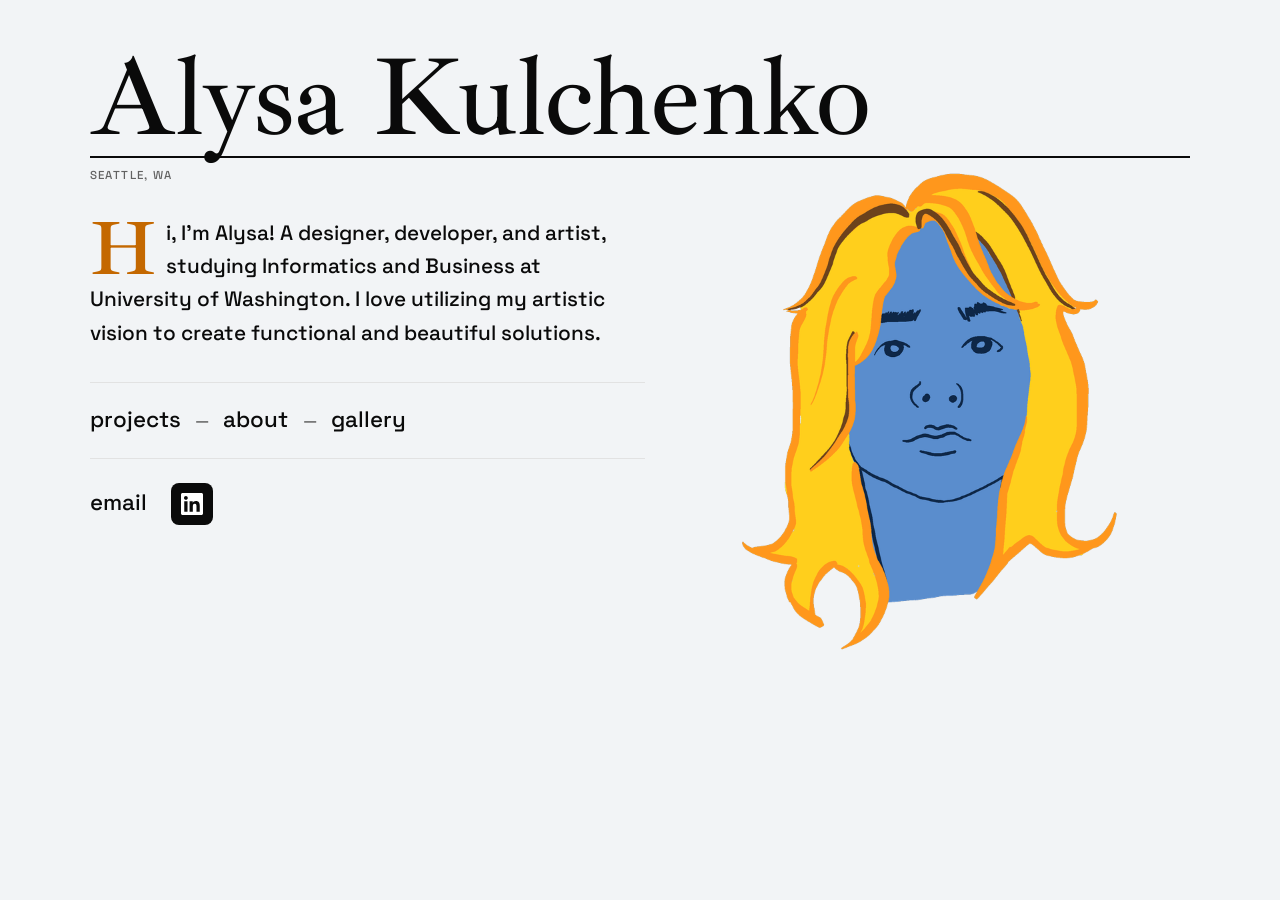
==== commit a57c9c99: "checked color accessibility and edited case study names" ====
--- a/index.html
+++ b/index.html
@@ -7,7 +7,7 @@
 <link rel="preconnect" href="https://fonts.googleapis.com">
 <link rel="preconnect" href="https://fonts.gstatic.com" crossorigin>
 <link href="https://fonts.googleapis.com/css2?family=Ibarra+Real+Nova:wght@400;500;600&family=Space+Grotesk:wght@400;500;600&display=swap" rel="stylesheet">
-<link rel="stylesheet" href="css/style.css?v=184">
+<link rel="stylesheet" href="css/style.css?v=207">
 <link rel="icon" type="image/png" href="assets/favicon/favicon-32.png">
 <link rel="apple-touch-icon" href="assets/favicon/apple-touch-icon.png">
 </head>
@@ -43,6 +43,6 @@
   </div>
 </main>
 
-<script src="js/main.js?v=11"></script>
+<script src="js/main.js?v=13"></script>
 </body>
 </html>
--- a/css/style.css
+++ b/css/style.css
@@ -10,8 +10,14 @@
   --white: #ffffff;
   --bg: #f2f4f6;
   --line: #e2e2e2;
-  --gray: #8c8c8c;
+  --gray: #626262;
   --orange: #ff971c;
+  /* darker oranges for text, so it passes contrast on light backgrounds */
+  --orange-text: #8a4a00;
+  --orange-text-large: #b35900;
+  --orange-on-dark: #ffc06b;
+  /* between the bright orange and the dark text orange: hover colour and the home page H */
+  --orange-mid: #c46800;
   --navy: #0e2747;
   --blue: #3a6fb3;
   --kbyg-green: #c3dfbd;
@@ -172,7 +178,7 @@
   font-size: 4.83rem;
   line-height: 0.8;
   font-weight: 600;
-  color: var(--orange);
+  color: var(--orange-mid);
   padding-right: 0.14em;
   margin-top: 0.026em;
 }
@@ -199,8 +205,13 @@
   margin-top: 1.5rem;
 }
 
+/* email link is styled like the projects / about / gallery links beside it */
 .editorial__contact .contact__email {
+  font-family: var(--font-sans);
+  font-size: var(--nav-font-size);
   font-weight: 500;
+  line-height: 1.2;
+  padding: 0.4rem 0;
 }
 
 .hover-hint {
@@ -283,7 +294,7 @@
 }
 
 .contact__email:hover {
-  color: var(--orange);
+  color: var(--orange-mid);
 }
 
 .contact__email:hover::after {
@@ -388,7 +399,7 @@
 }
 
 .page-nav a:hover {
-  color: var(--orange);
+  color: var(--orange-mid);
 }
 
 .page-nav a:hover::after {
@@ -396,7 +407,12 @@
 }
 
 .page-nav a.is-current {
-  color: var(--orange);
+  color: var(--orange-text);
+}
+
+/* on a dark band the orange needs to be lighter to pass contrast */
+.site-header.is-on-dark .page-nav a.is-current {
+  color: var(--orange-on-dark);
 }
 
 .site-header.is-on-dark .page-nav a:not(.is-current) {
@@ -404,7 +420,7 @@
 }
 
 .site-header.is-on-dark .page-nav a:not(.is-current):hover {
-  color: var(--orange);
+  color: var(--orange-on-dark);
 }
 
 .page-nav a.is-current::after {
@@ -606,6 +622,11 @@
   grid-template-columns: 0.8fr 1.3fr;
 }
 
+/* big media on the left with a narrow text column beside it */
+.split-section--video-wide {
+  grid-template-columns: minmax(0, 2fr) minmax(0, 0.75fr);
+}
+
 /* same proportions as --media-wide, with the media on the left */
 .split-section--media-wide-left {
   grid-template-columns: 1.3fr 0.8fr;
@@ -944,7 +965,7 @@
 }
 
 .stat-bubble--pf-blue .stat-bubble__number {
-  color: var(--pf-site-teal);
+  color: #0b7a7d;
 }
 
 .stat-bubble--pf-orange {
@@ -952,7 +973,7 @@
 }
 
 .stat-bubble--pf-orange .stat-bubble__number {
-  color: var(--pf-site-orange);
+  color: #9a5c00;
 }
 
 .stat-bubble--pf-blue p.stat-bubble__label,
@@ -1434,7 +1455,7 @@
 }
 
 .project-card:hover .project-card__title {
-  color: var(--orange);
+  color: var(--orange-mid);
 }
 
 .project-card__tags {
@@ -1699,6 +1720,150 @@
   }
 }
 
+/* ---------- cascade: user test quote ---------- */
+
+.user-test-quote {
+  margin: 0;
+  padding: 0.25rem 0 0.25rem 1.5rem;
+  border-left: 3px solid var(--cascade-orange);
+}
+
+.user-test-quote p {
+  font-family: var(--font-serif);
+  font-style: italic;
+  font-size: 1.35rem;
+  line-height: 1.5;
+  margin: 0;
+  color: var(--cascade-navy);
+}
+
+.user-test-quote footer {
+  font-family: var(--font-sans);
+  font-size: 0.8rem;
+  letter-spacing: 0.08em;
+  text-transform: uppercase;
+  color: var(--gray);
+  margin-top: 0.9rem;
+}
+
+.demo-video {
+  display: block;
+  width: 100%;
+  aspect-ratio: 16 / 9;
+  border-radius: 14px;
+  border: 1px solid var(--line);
+  background: var(--white);
+}
+
+/* ---------- cascade: MVP sections on a tinted full-width band ---------- */
+
+.mvp-band {
+  --header-tint: #e9effc;
+  margin: 4rem 0 -5rem;
+  padding: 3rem 0 8rem;
+  /* full-bleed band without causing horizontal scroll */
+  border-image: linear-gradient(var(--header-tint), var(--header-tint)) fill 0 / / 0 100vmax;
+}
+
+.mvp-band .split-section:first-of-type,
+.mvp-band > .page-eyebrow:first-child {
+  margin-top: 0;
+}
+
+@media (max-width: 560px) {
+  .mvp-band {
+    margin-bottom: -3.5rem;
+    padding-bottom: 6.5rem;
+  }
+}
+
+/* ---------- cascade: security (RLS) chart ---------- */
+
+.rls-chart {
+  width: 100%;
+  margin: 1.5rem 0 1rem;
+  padding: 1.5rem 2rem 0.75rem;
+  border: 2px solid var(--cascade-orange);
+  background: var(--white);
+}
+
+.rls-chart table {
+  width: 100%;
+  border-collapse: collapse;
+  font-family: var(--font-sans);
+  font-size: 1.05rem;
+  line-height: 1.5;
+  text-align: left;
+}
+
+.rls-chart caption {
+  caption-side: top;
+  text-align: left;
+  padding: 0 0 0.9rem;
+  font-size: 1.05rem;
+  color: var(--gray);
+}
+
+.rls-chart thead th {
+  padding: 0.5rem 1rem 0.5rem 0;
+  font-size: 0.78rem;
+  font-weight: 600;
+  letter-spacing: 0.08em;
+  text-transform: uppercase;
+  color: var(--gray);
+  border-bottom: 1px solid var(--black);
+}
+
+.rls-chart tbody th,
+.rls-chart tbody td {
+  padding: 0.9rem 1rem 0.9rem 0;
+  vertical-align: top;
+  border-bottom: 1px solid var(--line);
+}
+
+.rls-chart tbody tr:last-child th,
+.rls-chart tbody tr:last-child td {
+  border-bottom: none;
+}
+
+.rls-chart tbody th {
+  width: 24%;
+  font-weight: 600;
+}
+
+.rls-chart tbody td:nth-of-type(1) {
+  width: 28%;
+}
+
+@media (max-width: 560px) {
+  .rls-chart thead {
+    position: absolute;
+    left: -9999px;
+  }
+  .rls-chart tbody tr {
+    display: block;
+    padding: 0.5rem 0;
+    border-bottom: 1px solid var(--line);
+  }
+  .rls-chart tbody tr:last-child {
+    border-bottom: none;
+  }
+  .rls-chart {
+    padding: 0.9rem 1rem 0.3rem;
+  }
+  .rls-chart tbody th,
+  .rls-chart tbody td {
+    display: block;
+    width: auto;
+    padding: 0.1rem 0;
+    border-bottom: none;
+  }
+  .rls-chart tbody td::before {
+    content: attr(data-label) ": ";
+    color: var(--gray);
+  }
+}
+
 /* ---------- cascade: competitive analysis ---------- */
 
 /* how-might-we banner, in Cascade's navy and orange */
@@ -1775,17 +1940,35 @@
    Large monitors only (1800px and up). Laptops keep the layout above.
    ================================================================== */
 @media (min-width: 1800px) {
+  /* one content width shared by the nav bar, page headers and page content */
+  :root {
+    --wrap: 88rem;
+  }
+
   /* nav pulls in from the screen edges */
   .site-header {
-    padding-left: calc((100vw - 74rem) / 2);
-    padding-right: calc((100vw - 74rem) / 2);
+    padding-left: calc((100vw - var(--wrap)) / 2);
+    padding-right: calc((100vw - var(--wrap)) / 2);
+  }
+
+  /* every page's content (and so its header) lines up under the nav bar */
+  .page-main {
+    padding-left: calc((100vw - var(--wrap)) / 2);
+    padding-right: calc((100vw - var(--wrap)) / 2);
+  }
+
+  /* project docs and gallery headers sit in the same spot as the other pages' */
+  .doc-header {
+    margin-top: 0;
   }
 
   /* home page: centered column, everything scaled up a little */
   .editorial {
     width: 100%;
-    max-width: 88rem;
+    max-width: var(--wrap);
     margin: 0 auto;
+    padding-left: 0;
+    padding-right: 0;
     padding-top: 3.8rem;
     /* a touch less than the top so the mast + portrait read as vertically centered */
     padding-bottom: 2.05rem;
@@ -1826,7 +2009,9 @@
   }
   .editorial__contact {
     margin-top: 1.75rem;
-    font-size: 1.55rem;
+  }
+  .editorial__contact .contact__email {
+    font-size: 1.2rem;
   }
   .editorial__contact .contact__linkedin {
     width: 48px;
@@ -1843,7 +2028,14 @@
 
   /* project docs: same width as the nav bar */
   .page-main--narrow {
-    max-width: 74rem;
+    max-width: var(--wrap);
+  }
+
+  /* projects list: title lines up with the nav, cards a little smaller but still wider than the nav bar */
+  .project-grid {
+    max-width: 96rem;
+    margin-left: calc((var(--wrap) - 96rem) / 2);
+    margin-right: calc((var(--wrap) - 96rem) / 2);
   }
 
   /* know before you go: video as wide as the text */
@@ -1864,26 +2056,34 @@
     overflow: visible;
   }
   body.page--fit .page-main {
-    /* about content centered in the middle of the screen */
     display: flex;
     flex-direction: column;
-    justify-content: center;
-    padding-left: calc((100vw - 74rem) / 2);
-    padding-right: calc((100vw - 74rem) / 2);
-    /* top padding + the 88px header, so the content sits in the middle of the whole screen */
+    /* top padding + the 88px header, so the block sits in the middle of the whole screen */
     padding-bottom: 7.25rem;
   }
+  /* title sits right above the text, and the whole block (title, text, photo) centers in the middle of the screen */
   body.page--fit .about-body {
-    align-items: center;
-    font-size: 1.25rem;
+    flex: 0 0 auto;
+    margin-block: auto;
+    grid-template-columns: minmax(0, 1.2fr) minmax(0, 1fr);
+    /* empty 1fr rows above and below the title + text center them against the photo */
+    grid-template-rows: 1fr auto auto 1fr;
+    row-gap: 0;
+    align-items: start;
+    font-size: 1.35rem;
   }
   body.page--fit .about-body > div:first-child {
     display: contents;
   }
   body.page--fit .about-body .page-title {
-    grid-column: 1 / -1;
+    grid-column: 1;
+    grid-row: 2;
     font-size: 3rem;
-    margin-bottom: 3.5rem;
+    margin-bottom: 1.75rem;
+  }
+  body.page--fit .about-body .prose {
+    grid-column: 1;
+    grid-row: 3;
   }
   body.page--fit .about-body .prose p {
     margin-bottom: 1.4rem;
@@ -1901,5 +2101,11 @@
   body.page--fit .about-photos {
     position: static;
     transform: none;
-  }
-}
+    grid-column: 2;
+    grid-row: 1 / span 4;
+    align-self: center;
+  }
+  body.page--fit .about-photo {
+    width: min(90%, 62vh);
+  }
+}
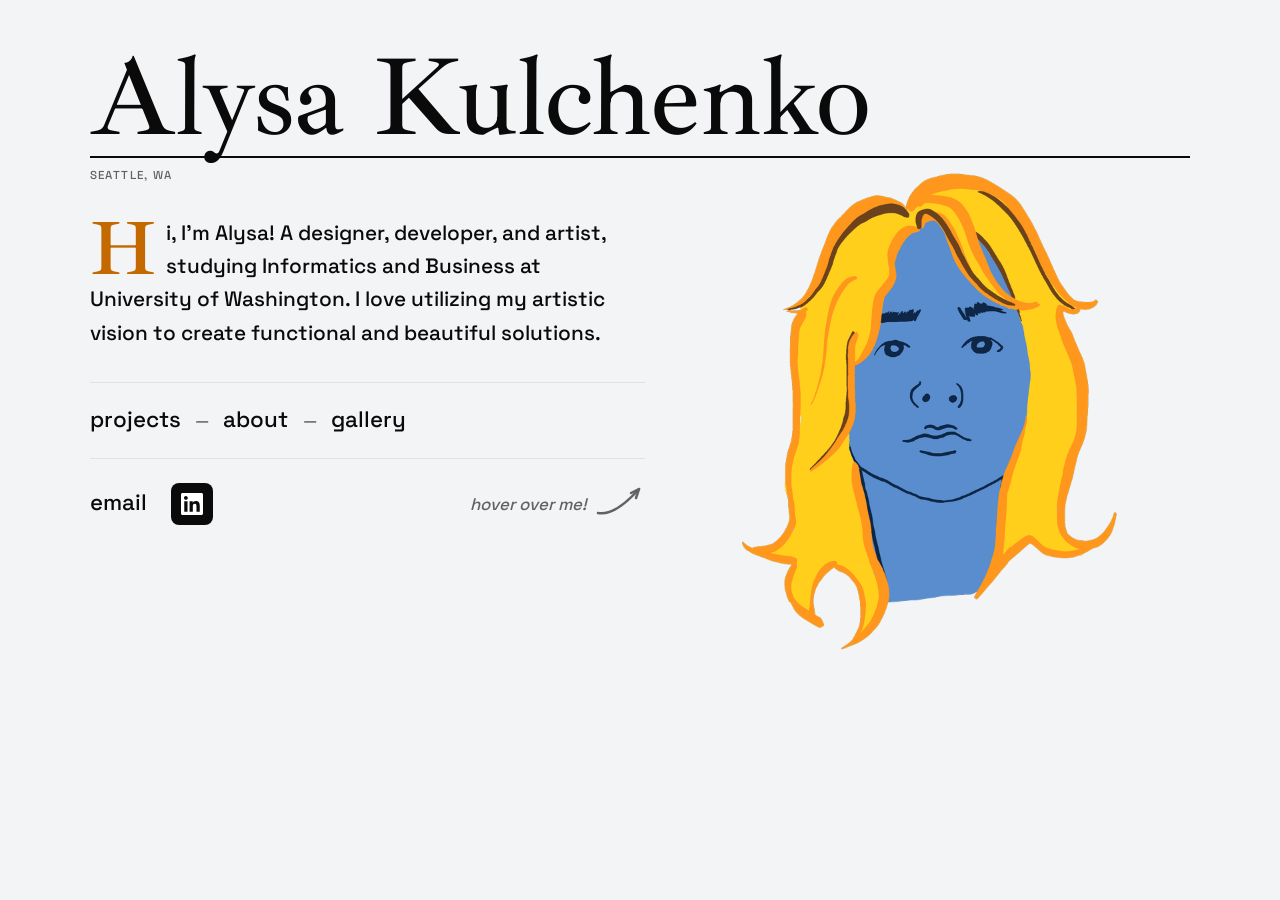
==== commit b7a19cf8: "added arrow to home page animation" ====
--- a/index.html
+++ b/index.html
@@ -7,9 +7,17 @@
 <link rel="preconnect" href="https://fonts.googleapis.com">
 <link rel="preconnect" href="https://fonts.gstatic.com" crossorigin>
 <link href="https://fonts.googleapis.com/css2?family=Ibarra+Real+Nova:wght@400;500;600&family=Space+Grotesk:wght@400;500;600&display=swap" rel="stylesheet">
-<link rel="stylesheet" href="css/style.css?v=207">
+<link rel="stylesheet" href="css/style.css?v=209">
 <link rel="icon" type="image/png" href="assets/favicon/favicon-32.png">
 <link rel="apple-touch-icon" href="assets/favicon/apple-touch-icon.png">
+<!-- Google tag (gtag.js) -->
+<script async src="https://www.googletagmanager.com/gtag/js?id=G-4W7LVLHEWQ"></script>
+<script>
+  window.dataLayer = window.dataLayer || [];
+  function gtag(){dataLayer.push(arguments);}
+  gtag('js', new Date());
+  gtag('config', 'G-4W7LVLHEWQ');
+</script>
 </head>
 <body>
 
@@ -34,6 +42,14 @@
         <a class="contact__linkedin" href="https://www.linkedin.com/in/alysa-kulchenko/" target="_blank" rel="noopener noreferrer" aria-label="LinkedIn profile">
           <img src="assets/icons/linkedin.svg" alt="" width="22" height="22">
         </a>
+
+        <div class="hover-hint" aria-hidden="true">
+          <span>hover over me!</span>
+          <svg class="hover-hint__arrow" width="50" height="40" viewBox="0 0 50 40" fill="none" xmlns="http://www.w3.org/2000/svg">
+            <path d="M3 34 C 14 36, 28 28, 44 10" stroke="currentColor" stroke-width="2.5" stroke-linecap="round"/>
+            <path d="M36 14 L44 10 L41 19" stroke="currentColor" stroke-width="2.5" stroke-linecap="round" stroke-linejoin="round" fill="none"/>
+          </svg>
+        </div>
       </div>
     </div>
 
--- a/css/style.css
+++ b/css/style.css
@@ -288,7 +288,7 @@
   bottom: -2px;
   width: 0;
   height: 2px;
-  background: var(--orange);
+  background: currentColor;
   transform: translateX(-50%);
   transition: width 0.55s ease;
 }
@@ -393,7 +393,7 @@
   bottom: -2px;
   width: 0;
   height: 2px;
-  background: var(--orange);
+  background: currentColor;
   transform: translateX(-50%);
   transition: width 0.55s ease;
 }
